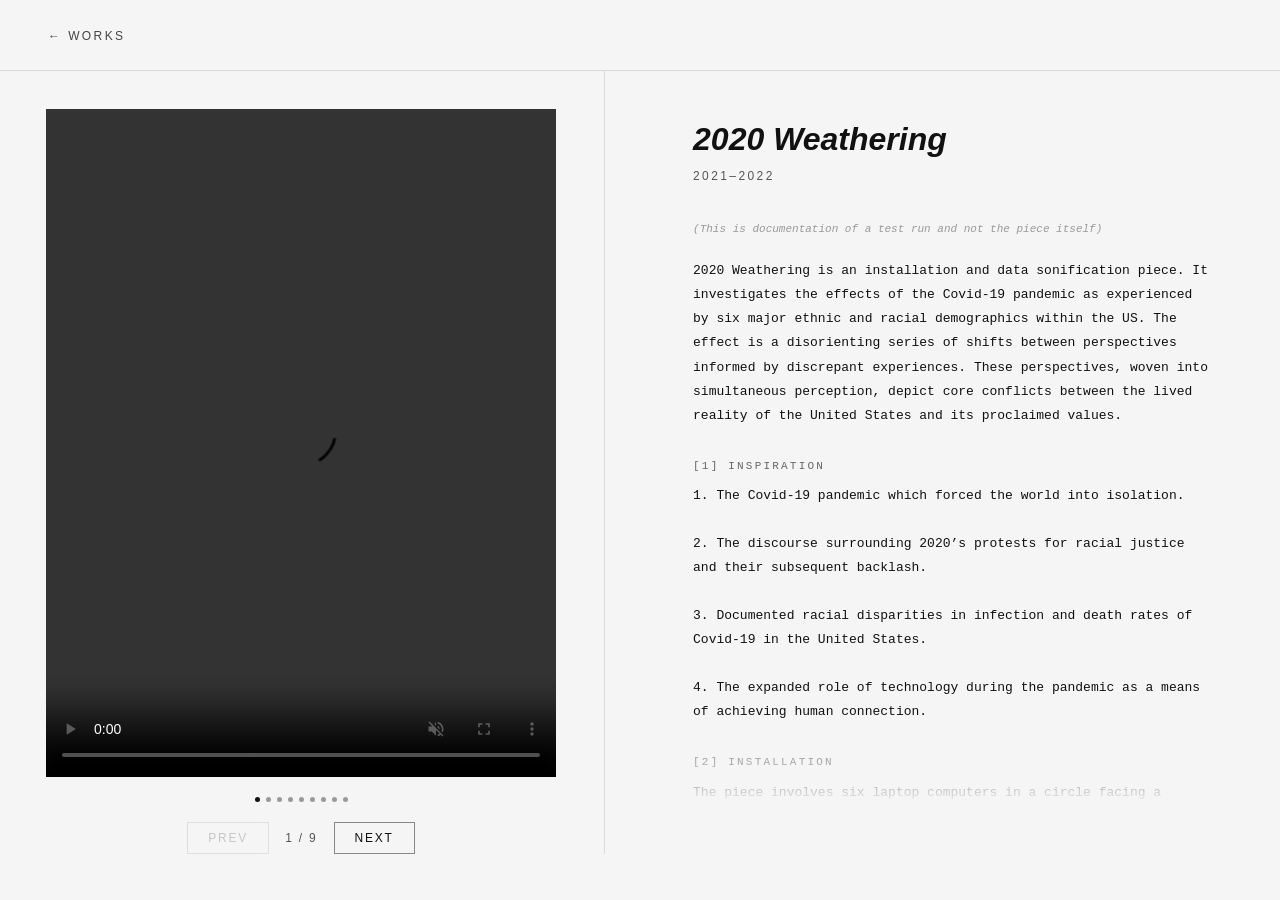
==== 2020w.html @ 1ad3f869 "new website" ====
<!DOCTYPE html>
<html lang="en">
<head>
  <meta charset="UTF-8">
  <meta name="viewport" content="width=device-width, initial-scale=1.0">
  <title>2020 Weathering</title>
  <style>
    * { margin: 0; padding: 0; box-sizing: border-box; }

    body {
      background: #F5F5F5;
      color: #111;
      font-family: Arial, sans-serif;
      height: 100vh;
      overflow: hidden;
      display: flex;
      flex-direction: column;
    }

    /* ── NAV ── */
    .nav {
      padding: 26px 48px;
      border-bottom: 1px solid #d9d9d9;
      flex-shrink: 0;
    }

    .nav a {
      color: #444;
      text-decoration: none;
      font-size: 12px;
      letter-spacing: 0.2em;
      text-transform: uppercase;
      transition: color 0.2s;
    }

    .nav a:hover { color: #111; }

    /* ── MAIN CONTENT ── */
    .content {
      display: grid;
      grid-template-columns: 8fr 9fr;
      grid-template-rows: 1fr;
      gap: 0;
      flex: 1;
      min-height: 0;
      padding: 0 46px 46px;
    }

    /* ── SLIDESHOW ── */
    .slideshow {
      display: flex;
      flex-direction: column;
      align-items: center;
      gap: 20px;
      padding-right: 48px;
      border-right: 1px solid #d9d9d9;
      padding-top: 38px;
      min-height: 0;
      overflow: hidden;
    }

    .title-portrait { display: none; }

    .video-container {
      position: relative;
      background: transparent;
      flex: 1;
      min-height: 0;
      max-width: 100%;
      aspect-ratio: 1 / 1;
    }

    .video-container video {
      width: 100%;
      height: 100%;
      object-fit: contain;
      display: block;
    }

    .slide-controls {
      display: flex;
      align-items: center;
      justify-content: space-between;
      gap: 16px;
    }

    .slide-btn {
      background: none;
      border: 1px solid #888;
      color: #111;
      padding: 8px 20px;
      cursor: pointer;
      font-size: 12px;
      letter-spacing: 0.15em;
      text-transform: uppercase;
      font-family: Arial, sans-serif;
      transition: border-color 0.2s;
    }

    .slide-btn:hover:not(:disabled) { border-color: #111; }
    .slide-btn:disabled { opacity: 0.2; cursor: default; }

    .slide-counter {
      font-size: 12px;
      letter-spacing: 0.15em;
      color: #555;
    }

    .slide-dots {
      display: flex;
      gap: 6px;
      justify-content: center;
    }

    .dot {
      width: 5px;
      height: 5px;
      border-radius: 50%;
      background: #999;
      cursor: pointer;
      transition: background 0.2s;
    }

    .dot.active { background: #111; }

    /* ── CAPTION PANEL ── */
    .caption-panel {
      padding: 48px 0 48px 88px;
      min-height: 0;
      display: flex;
      flex-direction: column;
    }

    /* Static title — pinned at top */
    .caption-header {
      flex-shrink: 0;
      padding-right: 24px;
      padding-bottom: 36px;
    }

    .caption-header .piece-title {
      font-size: 32px;
      font-style: italic;
      line-height: 1.25;
      margin-bottom: 10px;
    }

    .caption-header .piece-year {
      font-size: 12px;
      letter-spacing: 0.2em;
      color: #555;
    }

    /* Scrollable caption area */
    .caption-scroll-wrap {
      position: relative;
      flex: 1;
      min-height: 0;
      overflow: hidden;
    }

    .caption-scroll {
      height: 100%;
      overflow-y: auto;
      padding-right: 24px;
      padding-bottom: 48px;
      max-width: 600px;
    }

    /* Fade-out indicator */
    .scroll-fade {
      position: absolute;
      bottom: 0;
      left: 0;
      right: 0;
      height: 80px;
      background: linear-gradient(to bottom, transparent, #F5F5F5);
      pointer-events: none;
      transition: opacity 0.3s;
    }

    .scroll-fade.hidden { opacity: 0; }

    .caption-note {
      font-family: Menlo, Monaco, 'Courier New', monospace;
      font-size: 11px;
      line-height: 1.85;
      color: #999;
      font-style: italic;
      margin-bottom: 20px;
    }

    .caption-text {
      font-family: Menlo, Monaco, 'Courier New', monospace;
      font-size: 13px;
      line-height: 1.85;
      color: #111;
    }

    .caption-text p { margin-bottom: 0; }

    .act-label {
      display: block;
      font-size: 11px;
      letter-spacing: 0.2em;
      text-transform: uppercase;
      color: #666;
      margin-top: 28px;
      margin-bottom: 8px;
    }

    /* ── PORTRAIT ── */
    @media (orientation: portrait) {
      body { height: auto; overflow: auto; }

      .nav { padding: 20px 24px; }

      .content {
        display: flex;
        flex-direction: column;
        padding: 0 24px 48px;
        min-height: unset;
      }

      .slideshow {
        flex: none;
        min-height: unset;
        overflow: visible;
        padding-right: 0;
        padding-top: 28px;
        padding-bottom: 24px;
        gap: 14px;
        border-right: none;
        border-bottom: 1px solid #d9d9d9;
      }

      .video-container {
        flex: none;
        width: 100%;
        max-width: 100%;
      }

      .title-portrait {
        display: block;
        flex-shrink: 0;
        width: 100%;
        margin-bottom: 12px;
      }

      .title-portrait .piece-title {
        font-size: 30px;
        font-style: italic;
        line-height: 1.2;
        margin-bottom: 6px;
      }

      .title-portrait .piece-year {
        font-size: 12px;
        letter-spacing: 0.2em;
        color: #555;
      }

      .title-landscape { display: none; }

      .caption-panel {
        flex: none;
        min-height: unset;
        padding: 32px 0 0;
      }

      .caption-header { display: none; }

      .caption-scroll-wrap {
        position: static;
        overflow: visible;
      }

      .caption-scroll {
        height: auto;
        overflow-y: visible;
        padding-right: 0;
        padding-bottom: 0;
        max-width: 100%;
      }

      .scroll-fade { display: none; }
    }
  </style>
</head>
<body>

  <nav class="nav">
    <a href="index.html#works">&#8592; Works</a>
  </nav>

  <main class="content">

    <section class="slideshow">

      <div class="title-portrait">
        <h1 class="piece-title">2020 Weathering</h1>
        <div class="piece-year">2021&#8211;2022</div>
      </div>

      <div class="video-container">
        <video id="mainVideo" controls autoplay muted playsinline>
          <source src="media/2020W/2020W1.mp4" type="video/mp4">
        </video>
      </div>

      <div class="slide-dots" id="dots"></div>

      <div class="slide-controls">
        <button class="slide-btn" id="prevBtn" disabled>Prev</button>
        <span class="slide-counter" id="counter">1 / 9</span>
        <button class="slide-btn" id="nextBtn">Next</button>
      </div>
    </section>

    <aside class="caption-panel">

      <div class="caption-header title-landscape">
        <h1 class="piece-title">2020 Weathering</h1>
        <div class="piece-year">2021&#8211;2022</div>
      </div>

      <div class="caption-scroll-wrap">
        <div class="caption-scroll" id="captionScroll">
          <p class="caption-note">(This is documentation of a test run and not the piece itself)</p>
          <div class="caption-text">
            <p>2020 Weathering is an installation and data sonification piece. It investigates the effects of the Covid-19 pandemic as experienced by six major ethnic and racial demographics within the US. The effect is a disorienting series of shifts between perspectives informed by discrepant experiences. These perspectives, woven into simultaneous perception, depict core conflicts between the lived reality of the United States and its proclaimed values.</p>

            <span class="act-label">[1] Inspiration</span>
            <p>1. The Covid-19 pandemic which forced the world into isolation.<br><br>
            2. The discourse surrounding 2020&#8217;s protests for racial justice and their subsequent backlash.<br><br>
            3. Documented racial disparities in infection and death rates of Covid-19 in the United States.<br><br>
            4. The expanded role of technology during the pandemic as a means of achieving human connection.</p>

            <span class="act-label">[2] Installation</span>
            <p>The piece involves six laptop computers in a circle facing a shared center where the audience resides. The laptops display live streams of each other&#8217;s web cams with one (frequently changing) stream being emphasized by all laptops. Each computer refers to a different racial/ethnic demographic whose algorithmically generated audio and video output present a researched distribution of cases, deaths, and community vulnerabilities across the six groups.</p>

            <span class="act-label">[3] Basic Rules</span>
            <p>1. Each note a laptop plays represents a symptomatic case within its assigned demographic (not all cases are symptomatic).<br><br>
            2. All cases, symptomatic or otherwise, can infect other computers with respect to each community&#8217;s likelihood of being infected (weighted by population).<br><br>
            3. If multiple laptops exhibit cases at the same time, the algorithm will defer to each community&#8217;s CCVI score to decide which laptop&#8217;s webcam is displayed. The most vulnerable communities are least likely to receive priority.<br><br>
            4. The death toll in a community is indicated by distortion in their laptop&#8217;s audio and video output.</p>

            <span class="act-label">[4] Probability</span>
            <p>All probabilities are calculated by cross referencing data from the US Census, The Atlantic&#8217;s Covid Tracking Project, and Surge Venture&#8217;s CCVI measurements. Data is collected on a state level and the piece can be run for any state that provided the necessary data. Demographics are unlabeled within the installation to avoid framing the piece as a stylized exhibition of any particular community&#8217;s suffering.</p>
          </div>
        </div>
        <div class="scroll-fade" id="scrollFade"></div>
      </div>

    </aside>

  </main>

  <script>
    const slides = [
      'media/2020W/2020W1.mp4',
      'media/2020W/2020W2.mp4',
      'media/2020W/2020W3.mp4',
      'media/2020W/2020W4.mp4',
      'media/2020W/2020W5.mp4',
      'media/2020W/2020W6.mp4',
      'media/2020W/2020W7.mp4',
      'media/2020W/2020W8.mp4',
      'media/2020W/2020W9.mp4',
    ];

    let current = 0;
    let autoCycle = true;
    const video = document.getElementById('mainVideo');
    const videoContainer = document.querySelector('.video-container');
    const prevBtn = document.getElementById('prevBtn');
    const nextBtn = document.getElementById('nextBtn');
    const counter = document.getElementById('counter');
    const dotsEl = document.getElementById('dots');
    const controlsEl = document.querySelector('.slide-controls');

    function syncControlsWidth() {
      const w = videoContainer.offsetWidth;
      if (w > 0) {
        dotsEl.style.width = w + 'px';
        controlsEl.style.width = w + 'px';
      }
    }

    function updateAspectRatio() {
      if (video.videoWidth && video.videoHeight) {
        videoContainer.style.aspectRatio = `${video.videoWidth} / ${video.videoHeight}`;
        requestAnimationFrame(syncControlsWidth);
      }
    }

    video.addEventListener('loadedmetadata', updateAspectRatio);
    if (video.readyState >= 1) updateAspectRatio();
    window.addEventListener('resize', () => requestAnimationFrame(syncControlsWidth));

    slides.forEach((_, i) => {
      const dot = document.createElement('div');
      dot.className = 'dot' + (i === 0 ? ' active' : '');
      dot.addEventListener('click', () => { autoCycle = false; goTo(i); });
      dotsEl.appendChild(dot);
    });

    function goTo(index) {
      current = index;
      video.src = slides[current];
      video.play().catch(() => {});
      update();
    }

    function update() {
      counter.textContent = `${current + 1} / ${slides.length}`;
      prevBtn.disabled = false;
      nextBtn.disabled = false;
      document.querySelectorAll('.dot').forEach((d, i) => d.classList.toggle('active', i === current));
    }

    const captionScroll = document.getElementById('captionScroll');
    const scrollFade = document.getElementById('scrollFade');

    function checkFade() {
      const atBottom = captionScroll.scrollHeight - captionScroll.scrollTop <= captionScroll.clientHeight + 2;
      scrollFade.classList.toggle('hidden', atBottom);
    }

    captionScroll.addEventListener('scroll', checkFade);
    window.addEventListener('resize', checkFade);
    setTimeout(checkFade, 50);

    video.addEventListener('ended', () => {
      if (autoCycle) goTo((current + 1) % slides.length);
    });

    prevBtn.addEventListener('click', () => {
      autoCycle = false;
      goTo((current - 1 + slides.length) % slides.length);
    });

    nextBtn.addEventListener('click', () => {
      autoCycle = false;
      goTo((current + 1) % slides.length);
    });
  </script>
</body>
</html>
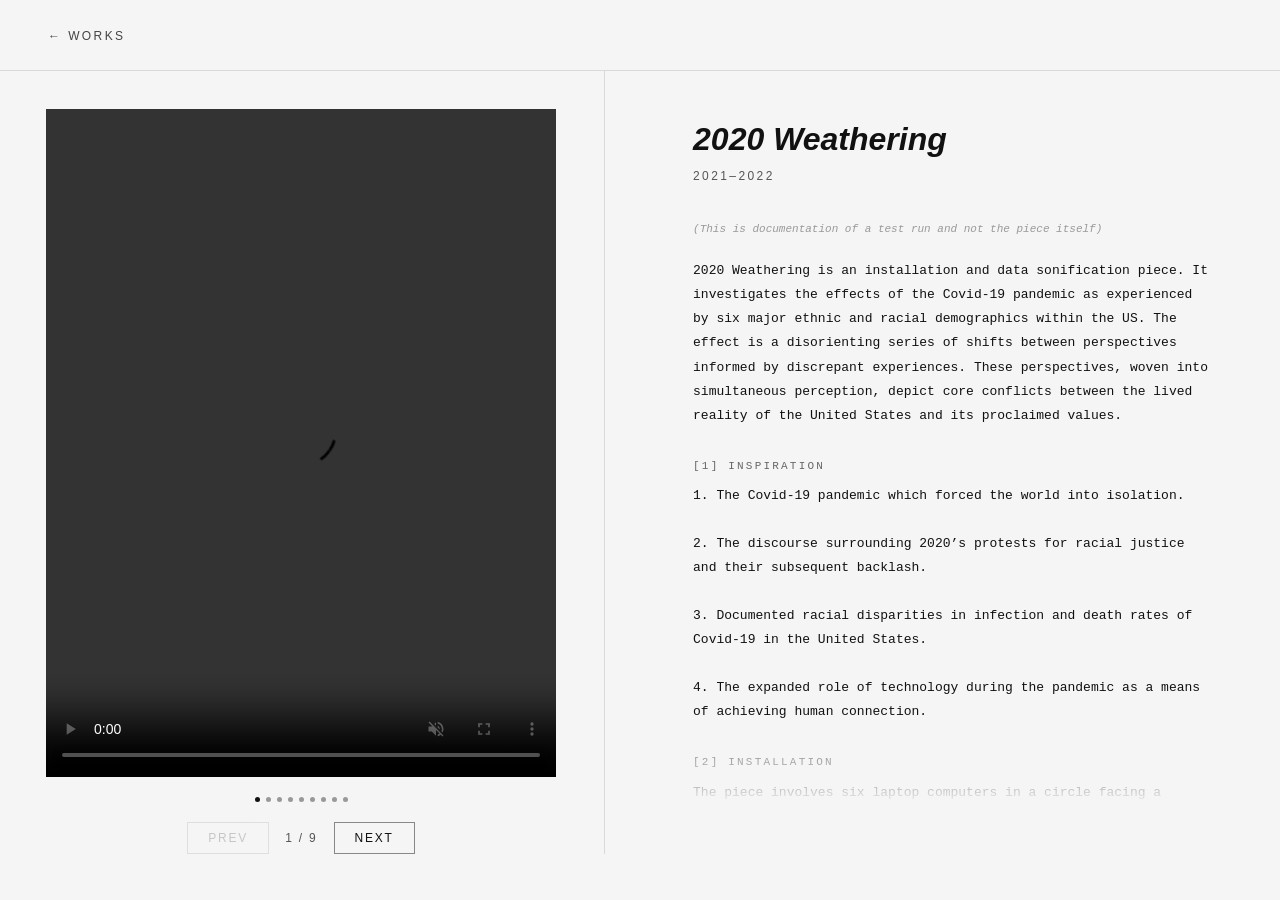
==== commit 1e3477b7: "add assets" ====
--- a/2020w.html
+++ b/2020w.html
@@ -304,7 +304,7 @@
 
       <div class="video-container">
         <video id="mainVideo" controls autoplay muted playsinline>
-          <source src="media/2020W/2020W1.mp4" type="video/mp4">
+          <source src="https://res.cloudinary.com/aki2q6sp/video/upload/v1784235222/2020W1_qotmwj.mp4" type="video/mp4">
         </video>
       </div>
 
@@ -358,15 +358,15 @@
 
   <script>
     const slides = [
-      'media/2020W/2020W1.mp4',
-      'media/2020W/2020W2.mp4',
-      'media/2020W/2020W3.mp4',
-      'media/2020W/2020W4.mp4',
-      'media/2020W/2020W5.mp4',
-      'media/2020W/2020W6.mp4',
-      'media/2020W/2020W7.mp4',
-      'media/2020W/2020W8.mp4',
-      'media/2020W/2020W9.mp4',
+      'https://res.cloudinary.com/aki2q6sp/video/upload/v1784235222/2020W1_qotmwj.mp4',
+      'https://res.cloudinary.com/aki2q6sp/video/upload/v1784235195/2020W2_ehu7rl.mp4',
+      'https://res.cloudinary.com/aki2q6sp/video/upload/v1784235200/2020W3_eav7p1.mp4',
+      'https://res.cloudinary.com/aki2q6sp/video/upload/v1784235205/2020W4_am9xwo.mp4',
+      'https://res.cloudinary.com/aki2q6sp/video/upload/v1784235201/2020W5_gveyhm.mp4',
+      'https://res.cloudinary.com/aki2q6sp/video/upload/v1784235195/2020W6_afhnsh.mp4',
+      'https://res.cloudinary.com/aki2q6sp/video/upload/v1784235196/2020W7_uc2n3k.mp4',
+      'https://res.cloudinary.com/aki2q6sp/video/upload/v1784235201/2020W8_o3viuu.mp4',
+      'https://res.cloudinary.com/aki2q6sp/video/upload/v1784235201/2020W9_sacehn.mp4',
     ];
 
     let current = 0;
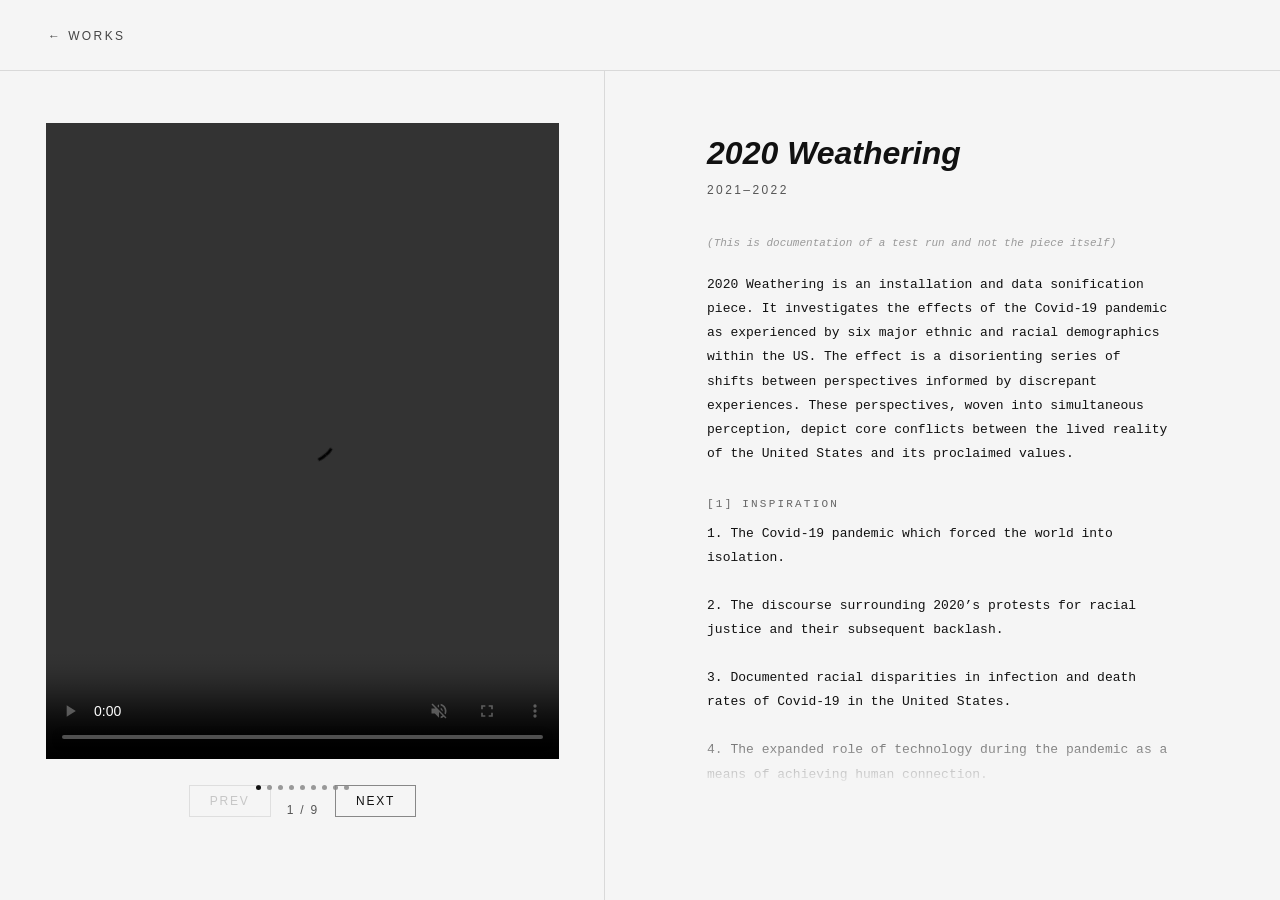
==== commit 44093129: "add remaining works pages, sync layout" ====
--- a/2020w.html
+++ b/2020w.html
@@ -43,23 +43,56 @@
       gap: 0;
       flex: 1;
       min-height: 0;
-      padding: 0 46px 46px;
+      padding: 0 46px 0;
+    }
+
+    /* Divider closing off the vertical rule. No fill or label — these
+       pages have nothing below the fold. */
+    .screen-rule {
+      flex-shrink: 0;
+      /* Spacer only — no horizontal rule, since there's nothing below the
+         fold here. Holds the bottom gap .content gave up. */
+      height: 54px;
+      position: relative;
+    }
+
+    /* Carries the column divider down to the bottom of the page. Drawn
+       here rather than extending .slideshow's border, because .slideshow
+       has overflow:hidden and would clip anything below it. Nothing moves.
+       x = .content's 46px left padding + the 8fr column, less the 1px rule. */
+    .screen-rule::before {
+      content: '';
+      position: absolute;
+      top: 0;
+      bottom: 0;
+      left: calc(46px + (100% - 92px) * 8 / 17 - 1px);
+      width: 1px;
+      background: #d9d9d9;
     }
 
     /* ── SLIDESHOW ── */
     .slideshow {
+      /* Nudges the dots + counter + buttons group as a unit, keeping the
+         button tops flush with the dots. Raise to move it further down. */
+      --group-shift: 6px;
       display: flex;
       flex-direction: column;
       align-items: center;
       gap: 20px;
-      padding-right: 48px;
+      /* 45 + 1px border = 46px, matching .content's left padding, so the
+         video centres between the window edge and the divider. */
+      padding-right: 45px;
       border-right: 1px solid #d9d9d9;
-      padding-top: 38px;
+      padding-top: 52px;
+      /* Lifts the column's bottom edge; the video (flex: 1) absorbs it. */
+      padding-bottom: 10px;
       min-height: 0;
       overflow: hidden;
     }
 
-    .title-portrait { display: none; }
+    .title-portrait {
+      display: none;
+    }
 
     .video-container {
       position: relative;
@@ -82,6 +115,9 @@
       align-items: center;
       justify-content: space-between;
       gap: 16px;
+      /* Lifts the counter AND buttons together. With the button's own -9px,
+         the button top lands flush with the top of the dots. */
+      transform: translateY(calc(-16px + var(--group-shift)));
     }
 
     .slide-btn {
@@ -95,6 +131,9 @@
       text-transform: uppercase;
       font-family: Arial, sans-serif;
       transition: border-color 0.2s;
+      /* Button ~32px tall vs the counter's ~14px line box; centred together
+         it hangs ~9px lower. Lift so the bottom edges meet. */
+      transform: translateY(-9px);
     }
 
     .slide-btn:hover:not(:disabled) { border-color: #111; }
@@ -110,6 +149,7 @@
       display: flex;
       gap: 6px;
       justify-content: center;
+      transform: translateY(var(--group-shift));
     }
 
     .dot {
@@ -125,7 +165,12 @@
 
     /* ── CAPTION PANEL ── */
     .caption-panel {
-      padding: 48px 0 48px 88px;
+      --side: 72px;         /* width: lower to widen, raise to narrow */
+      --shift: 30px;        /* nudge the whole block right, width unchanged */
+      --caption-w: 600px;   /* text column cap */
+      --sb-w: 6px;          /* scrollbar width */
+      --text-pad: 24px;     /* gap between text and scrollbar */
+      padding: 62px calc(var(--side) - var(--shift)) 58px calc(var(--side) + var(--shift));
       min-height: 0;
       display: flex;
       flex-direction: column;
@@ -161,18 +206,53 @@
 
     .caption-scroll {
       height: 100%;
-      overflow-y: auto;
-      padding-right: 24px;
+      overflow-y: scroll;
+      padding-right: var(--text-pad);
       padding-bottom: 48px;
-      max-width: 600px;
-    }
+      max-width: var(--caption-w);
+      margin-inline: auto;
+    }
+
+    /* Firefox only. These must NOT apply in Chrome: since v121 a non-auto
+       scrollbar-width/color disables ::-webkit-scrollbar entirely, which
+       hands the scrollbar back to macOS auto-hiding. */
+    @supports not selector(::-webkit-scrollbar) {
+      .caption-scroll {
+        scrollbar-width: thin;
+        scrollbar-color: #a8a8a8 #e4e4e4;
+      }
+    }
+
+    /* Always-visible scrollbar: styling ::-webkit-scrollbar opts out of
+       macOS overlay scrollbars, so the track and thumb stay on screen. */
+    .caption-scroll::-webkit-scrollbar {
+      -webkit-appearance: none;
+      width: var(--sb-w);
+    }
+
+    .caption-scroll::-webkit-scrollbar-track {
+      background: #e4e4e4;
+      border-radius: 3px;
+    }
+
+    .caption-scroll::-webkit-scrollbar-thumb {
+      background: #a8a8a8;
+      border-radius: 3px;
+    }
+
+    .caption-scroll::-webkit-scrollbar-thumb:hover {
+      background: #8a8a8a;
+    }
+
 
     /* Fade-out indicator */
     .scroll-fade {
       position: absolute;
       bottom: 0;
-      left: 0;
-      right: 0;
+      /* Track .caption-scroll: same width (less the scrollbar) and the same
+         left offset, so the fade never covers the thumb. */
+      left: calc((100% - min(var(--caption-w), 100%)) / 2);
+      width: calc(min(var(--caption-w), 100%) - var(--sb-w) - 4px);
       height: 80px;
       background: linear-gradient(to bottom, transparent, #F5F5F5);
       pointer-events: none;
@@ -209,9 +289,20 @@
       margin-bottom: 8px;
     }
 
+    .caption-text a {
+      color: #333;
+      text-decoration: underline;
+      text-underline-offset: 3px;
+    }
+
+    .caption-text a:hover { color: #111; }
+
     /* ── PORTRAIT ── */
     @media (orientation: portrait) {
-      body { height: auto; overflow: auto; }
+      body {
+        height: auto;
+        overflow: auto;
+      }
 
       .nav { padding: 20px 24px; }
 
@@ -248,7 +339,7 @@
       }
 
       .title-portrait .piece-title {
-        font-size: 30px;
+        font-size: 32px;
         font-style: italic;
         line-height: 1.2;
         margin-bottom: 6px;
@@ -259,8 +350,6 @@
         letter-spacing: 0.2em;
         color: #555;
       }
-
-      .title-landscape { display: none; }
 
       .caption-panel {
         flex: none;
@@ -284,6 +373,9 @@
       }
 
       .scroll-fade { display: none; }
+
+      /* no column divider in the stacked layout */
+      .screen-rule::before { display: none; }
     }
   </style>
 </head>
@@ -292,6 +384,7 @@
   <nav class="nav">
     <a href="index.html#works">&#8592; Works</a>
   </nav>
+
 
   <main class="content">
 
@@ -355,6 +448,10 @@
     </aside>
 
   </main>
+
+  <div class="screen-rule"></div>
+
+
 
   <script>
     const slides = [
@@ -444,6 +541,7 @@
       autoCycle = false;
       goTo((current + 1) % slides.length);
     });
+
   </script>
 </body>
 </html>
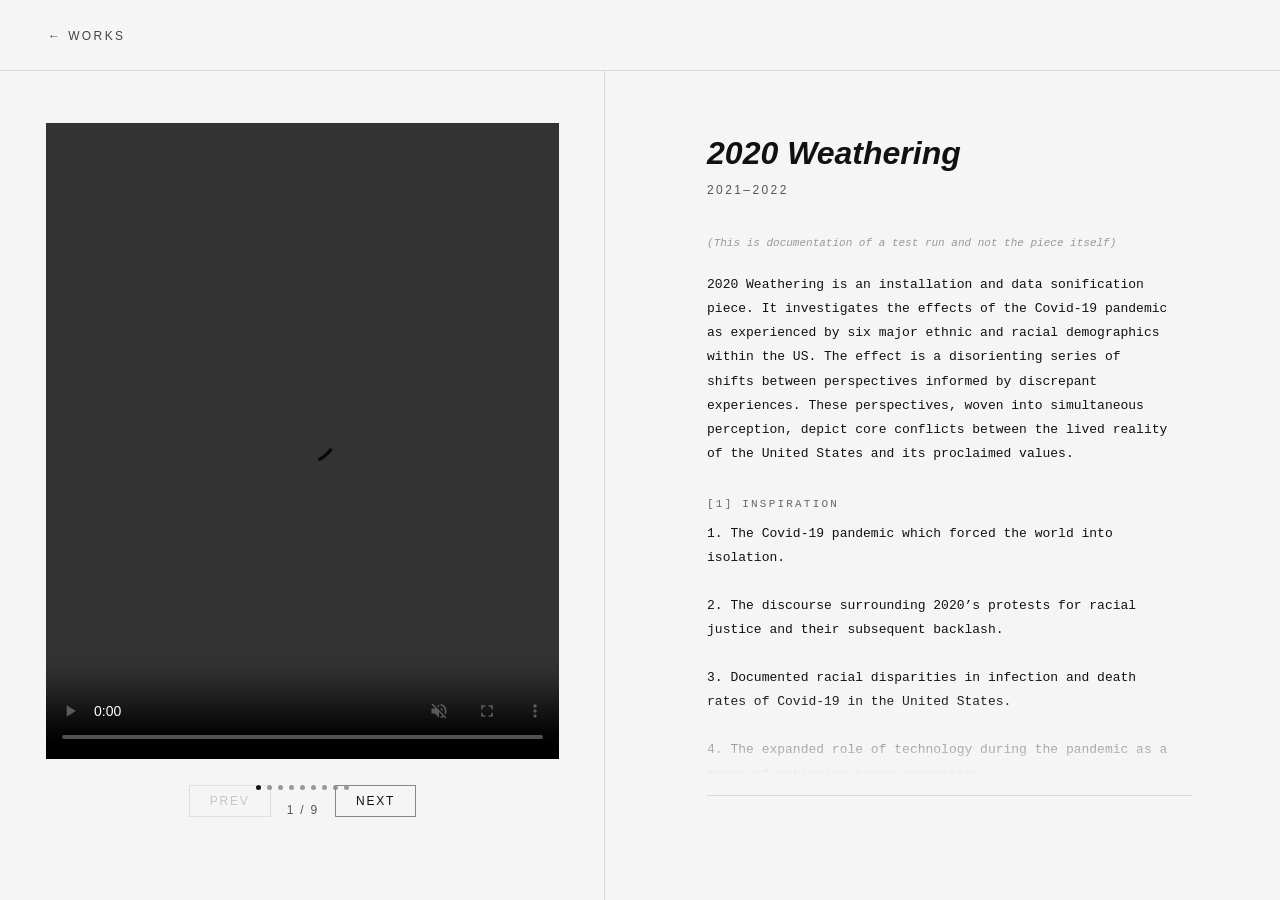
==== commit 05583960: "caption link block, scroll rule, padding" ====
--- a/2020w.html
+++ b/2020w.html
@@ -170,7 +170,7 @@
       --caption-w: 600px;   /* text column cap */
       --sb-w: 6px;          /* scrollbar width */
       --text-pad: 24px;     /* gap between text and scrollbar */
-      padding: 62px calc(var(--side) - var(--shift)) 58px calc(var(--side) + var(--shift));
+      padding: 62px calc(var(--side) - var(--shift)) 50px calc(var(--side) + var(--shift));
       min-height: 0;
       display: flex;
       flex-direction: column;
@@ -244,6 +244,18 @@
       background: #8a8a8a;
     }
 
+
+    /* Closes off the scrolling caption. Same rule house gets from the top
+       border of its link block; this page has no link, so it's bare.
+       flex-shrink: 0 — the scroll area above gives up the space. */
+    .caption-rule {
+      flex-shrink: 0;
+      width: 100%;
+      max-width: var(--caption-w);
+      margin-inline: auto;
+      margin-top: 20px;
+      border-top: 1px solid #d9d9d9;
+    }
 
     /* Fade-out indicator */
     .scroll-fade {
@@ -445,6 +457,8 @@
         <div class="scroll-fade" id="scrollFade"></div>
       </div>
 
+      <div class="caption-rule"></div>
+
     </aside>
 
   </main>
